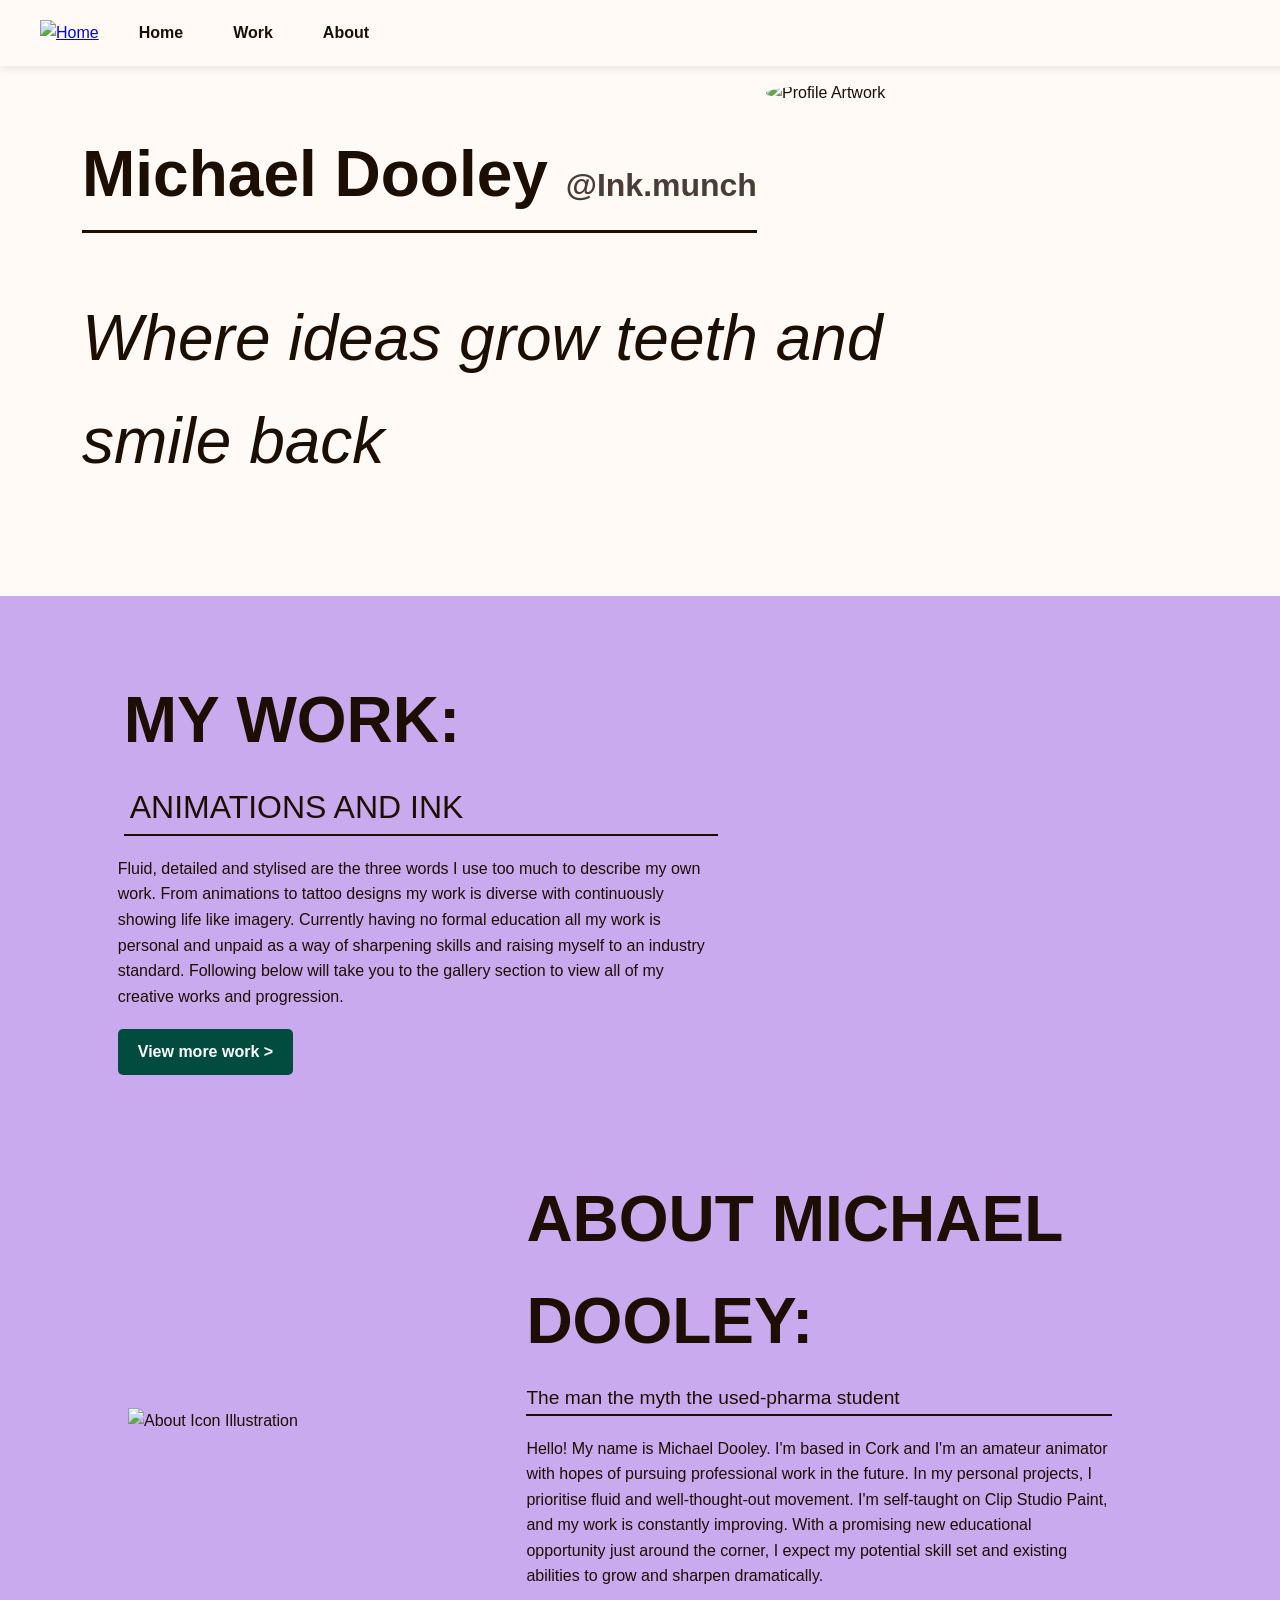
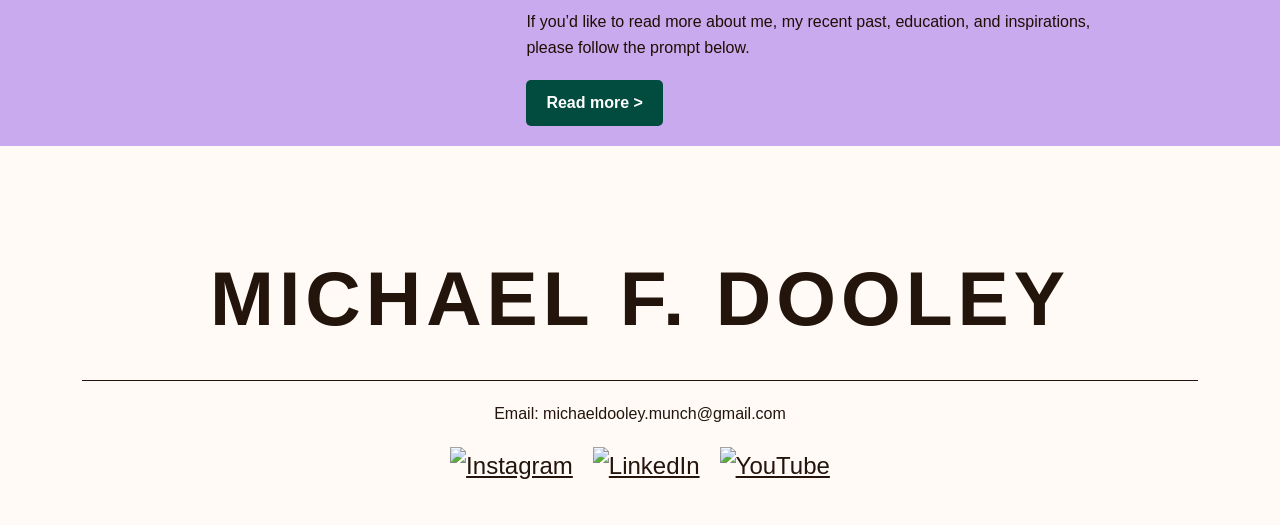
==== index.html @ 8f7d2e90 "Update index.html" ====
<!DOCTYPE html>
<html lang="en">
<head>
    <meta charset="UTF-8" />
    <meta name="viewport" content="width=device-width, initial-scale=1.0" />
    <title>Michael Dooley | Ink.munch</title>
    <link rel="stylesheet" href="style.css" />
</head>
<body>
    <!-- Navigation -->
    <nav>
  <a href="index.html" class="nav-home-link" aria-label="Home">
    <img src="images/flame-icon-small.png" alt="Home" class="nav-flame-icon">
  </a>
  <div class="nav-links">
    <a href="index.html">Home</a>
    <a href="work.html">Work</a>
    <a href="about.html">About</a>
  </div>
</nav>
  
  <!-- Header -->
  <header class="header">
    <h1>Michael Dooley <span>@Ink.munch</span></h1>
    <p class="tagline">Where ideas grow teeth and smile back</p>
    <img src="images/pfp.png" alt="Profile Artwork" class="hero-img" />
  </header>

  <!-- My Work Section -->
  <section class="work">
    <div class="content">
      <h2>MY WORK:<br><span>ANIMATIONS AND INK</span></h2>
      <p>
        Fluid, detailed and stylised are the three words I use too much to describe my own work.
        From animations to tattoo designs my work is diverse with continuously showing life like imagery.
        Currently having no formal education all my work is personal and unpaid as a way of sharpening skills
        and raising myself to an industry standard. Following below will take you to the gallery section to
        view all of my creative works and progression.
      </p>
      <a href="work.html" class="button">View more work ></a>
    </div>
    <div class="art">
      <iframe src="https://www.youtube.com/embed/Wt2ht2nEDac" title="YouTube video player" frameborder="0" allow="accelerometer; autoplay; clipboard-write; encrypted-media; gyroscope; picture-in-picture; web-share" referrerpolicy="strict-origin-when-cross-origin" allowfullscreen></iframe>
    </div>
  </section>

  <!-- About Section -->
  <section class="about">
    <div class="content">
      <h2>ABOUT MICHAEL DOOLEY:<br><span>The man the myth the used-pharma student</span></h2>
      <p>
        Hello! My name is Michael Dooley. I'm based in Cork and I'm an amateur animator with hopes of pursuing
        professional work in the future. In my personal projects, I prioritise fluid and well-thought-out movement.
        I'm self-taught on Clip Studio Paint, and my work is constantly improving. With a promising new educational
        opportunity just around the corner, I expect my potential skill set and existing abilities to grow and
        sharpen dramatically.
      </p>
      <p>
        If you’d like to read more about me, my recent past, education, and inspirations, please follow the prompt below.
      </p>
      <a href="about.html" class="button">Read more ></a>
    </div>
    <div class="about-icon">
      <img src="images/owl-art.png" alt="About Icon Illustration" class="about-icon" />
  </section>

  <footer class="footer">
    <h1 class="footer-name">MICHAEL F. DOOLEY</h1>
    <hr class="footer-line">
    <p class="footer-email">Email: <a href="mailto:michaeldooley.munch@gmail.com">michaeldooley.munch@gmail.com</a></p>
    
    <div class="footer-icons">
    <a href="https://www.instagram.com/ink.munch/" target="_blank" class="icon">
        <img src="images/instagram icon.png" alt="Instagram" style="width: 24px; height: 24px;">
    </a>
    <a href="https://www.linkedin.com/in/michael-dooley-4241bb270/" target="_blank" class="icon">
        <img src="images/linkedin icon.png" alt="LinkedIn" style="width: 24px; height: 24px;">
    </a>
    <a href="https://www.youtube.com/@Ink_Munch" target="_blank" class="icon">
        <img src="images/youtube icon.png" alt="YouTube" style="width: 24px; height: 24px;">
    </a>
</div>
  </footer>
  
</body>
</html>
---- style.css ----
/* Global Styles */
html, body {
  height: 100%;
  margin: 0;
}

body {
  margin: 0;
  font-family: "Century Gothic", "Arial", sans-serif;
  background-color: #fffaf5; /* off-white */
  color: #1d0e03;
  line-height: 1.6;
  display: flex;
  flex-direction: column;
}

/* Header */
nav {
    display: flex;
    align-items: center;
    padding: 20px;
    position: fixed;
    top: 0;
    left: 0;
    width: 100%;
    z-index: 1000;
    background-color: rgba(255, 250, 245, 0.9);  /* Semi-transparent off-white */
    backdrop-filter: blur(5px);                   /* Adds blur effect */
    box-shadow: 0 2px 10px rgba(0, 0, 0, 0.1);   /* Subtle shadow */
}

.nav-flame-icon {
    width: 30px;
    height: auto;
    margin-right: 20px;
    margin-left: 20px;
}

.nav-links {
    display: flex;
    gap: 50px;  /* Increased from 20px */
    margin-left: 20px;
}

.nav-links a {
    display: inline-block;
    color: #1d0e03;
    text-decoration: none;
    font-weight: bold;
}

.nav-links a:hover {
    opacity: 0.8;
}

.header {
  text-align: left;
  padding: 80px 20px 40px;
  background-color: #fffaf5;
}

.header h1 {
  font-size: 4rem;         /* Slightly bigger */
  font-weight: bold;
  border-bottom: 3px solid #1d0e03;
  display: inline-block;
  padding-bottom: 5px;
  margin-left: 5%;
  margin-bottom: 4px;     /* Increased spacing */
}

.header span {
  font-size: 2rem;       /* Slightly larger than original */
  opacity: 0.8;
}

.tagline {
  font-style: italic;
  font-size: 4rem;
  margin-top: 50px;
  margin-left: 5%;
  margin-right: 30%;
}

.hero-img {
  position: absolute;
  top: 80px;
  right: 5%;
  width: 450px;        /* Reduced from 500px */
  height: auto;       /* Added to maintain square aspect */
  max-width: 90%;
  border-radius: 50%;  /* Changed to 50% for circular image */
  object-fit: cover;   /* Added to ensure image fills circle properly */
  z-index: 0;
}

/* Work & About Sections */

.work{
   background-color: #c9aaee; /* light purple */
  padding: 20px 10%; /* Reduced from 80px to 60px */
  display: flex;
  flex-wrap: wrap;
  justify-content: center;
  gap: 40px;
}

.about  {
  background-color: #c9aaee; /* light purple */
  padding: 20px 10%;
  display: flex;               /* use flexbox for stable layout */
  flex-wrap: nowrap;
  align-items: flex-start;     /* align top edges */
  justify-content: space-between;
  gap: 40px;
}

.work .content {
  max-width: 600px;
  margin-left: -1%;
  margin-right: auto;
}

.about .content {
  order: 1;
  flex: 1 1 55%;
  max-width: 600px;
  margin: 0;
  padding-right: 40px; /* spacing between icon and text */
  padding-left: 0;
  text-align: left;
}

.work h2{
  font-size: 4rem;
  font-weight: bold;
  border-bottom: 2px solid #1d0e03;
  padding-bottom: 1px;
  margin-bottom: 20px;
  margin-left: 1%;
}

.about h2 {
  font-size: 4rem;
  font-weight: bold;
  border-bottom: 2px solid #1d0e03;
  margin-bottom: 20px;
}

.work h2 span
{
  font-weight: normal;
  display: block;
  font-size: 2rem;
  margin-top: 10px;
  margin-left: 1%;
  align-self: left;
}

.about h2 span {
  margin-left: 0;
  font-size: 1.2rem;
  display: block;
  font-weight: normal;
  margin-top: 10px;
}

.work p {
  margin-left: 0;
  font-size: 1rem;
  margin-bottom: 20px;
}

.about p {
  font-size: 1rem;
  margin-bottom: 20px;
  margin-left: 0; /* removed previous 20% so paragraph aligns with the title */
  text-align: left;
}

.art img{
  top: 100%;
  right: 10%;
  width: 450px;        /* Reduced from 500px */
  height: auto;       /* Added to maintain square aspect */
  max-width: 90%;
  object-fit: cover;   /* Added to ensure image fills circle properly */
  z-index: 1;
}

/* ===================== WORK PAGE ===================== */
.work-page {
    background-color: #c9aaee; /* light purple */
    padding: 80px 10% 100px;
    text-align: center;
    flex: 1;
}

.work-item,
.work-item img {
    max-width: 250px;
    height: auto;
    border: 0;                     /* remove solid box border */
    background: transparent;
    margin-bottom: 15px;
    display: block;
    transition: transform 0.3s ease, filter 0.25s ease;
}

.work-item:focus,
.work-item img:focus {
    outline: none;
    box-shadow: none;
}

/* Optional: ensure images don't create inline whitespace */
.work-item img {
    display: block;
}

.work-page h1 {
    font-size: 4rem;
    font-weight: bold;
    margin-bottom: 50px;
}

.work-grid {
    display: grid;
    grid-template-columns: 1fr 1fr 1fr;
    justify-items: center;
    gap: 50px;
    padding: 0 20px;
}

.work-item {
    display: flex;
    flex-direction: column;
    align-items: center;
    text-decoration: none;
    color: #1d0e03;
    transition: transform 0.3s ease;
}

.work-item img {
    max-width: 250px;
    height: auto;
    border-radius: 15px;
    margin-bottom: 15px;
    transition: transform 0.3s ease, box-shadow 0.3s ease;
}

/* Independent icon sizing */
.icon-tattoo {
    max-width: 240px !important;
}

.icon-animation {
    max-width: 300px !important;
}

.icon-illustration {
    max-width: 400px !important;
}

.work-item:hover img {
    transform: scale(1.05);
    box-shadow: none; /* don't use box-shadow (rectangular) */
    filter:
      drop-shadow(0 0 2px #ffffff)
      drop-shadow(0 0 4px #ffffff)
      drop-shadow(0 0 6px rgba(255, 255, 255, 0.6));
}

.work-item h3 {
    font-size: 1.5rem;
    margin: 0;
}

.about-icon {
  order: 0;
  flex: 0 0 35%;
  max-width: 400px;
  width: 35%;
  margin: 0 auto;
  align-self: center;
}

/* ensure the image fills its column and is well behaved */
.about-icon img {
  width: 225%;
  height: auto;
  display: block;
  object-fit: cover;
}

.button {
  display: inline-block;
  background-color: #014b3f;
  color: #fff;
  padding: 10px 20px;
  border-radius: 5px;
  text-decoration: none;
  font-weight: bold;
  transition: background-color 0.3s;
  position: relative;
  z-index: 2;
}

.button:hover {
  background-color: #c9aaee;
  color: #014b3f;
  border: 2px solid #014b3f;
}

/* Footer styling */
.footer {
  text-align: center;
  padding: 40px 20px;
  color: #23140c;
  background-color: #fffaf5;
  width: 100%;
  box-sizing: border-box;
  margin-left: 0;
  margin-right: 0;
}

.footer-name {
  font-size: 6vw;
  font-weight: 600;
  letter-spacing: 5px;
  margin-bottom: 10px;
}

.footer-line {
  border: 0;
  border-top: 1px solid #23140c;
  margin: 20px auto;
  width: 90%;
}

.footer-email {
  font-size: 1rem;
  margin-bottom: 20px;
}

.footer-email a {
  color: #23140c;
  text-decoration: none;
}

.footer-email a:hover {
  text-decoration: underline;
}

/* Icon links */
.footer-icons {
  display: flex;
  justify-content: center;
  gap: 20px;
}

.icon {
  font-size: 1.5rem;
  color: #23140c;
  transition: transform 0.3s ease, color 0.3s ease;
}

.icon:hover {
  color: #ffffff;
  transform: scale(1.2);
}


/* Mobile Responsiveness */
@media screen and (max-width: 768px) {
  /* Header adjustments */
  .header h1 {
    font-size: 2.5rem;
    margin-left: 5%;
  }

  .header span {
    font-size: 1.5rem;
  }

  .tagline {
    font-size: 2rem;
    margin-left: 5%;
    margin-right: 5%;
  }

  .hero-img {
    position: relative;
    top: 20px;
    right: auto;
    width: 200px;
    margin: 20px auto;
    display: block;
  }

  /* Navigation */
  .nav-links {
    gap: 20px;
  }

  /* Work & About Sections */
  .work h2, .about h2 {
    font-size: 2.5rem;
  }

  .work .content, .about .content {
    margin-left: 0;
    padding-right: 0;
  }

  .about {
    flex-direction: column;
  }

  .about .content {
    order: 0;
  }

  .about-icon {
    order: 1;
    width: 100%;
    max-width: 300px;
    margin: 0 auto;
    margin-top: -40px;
  }

  /* owl */
  .art img {
    margin-left: auto;
    margin-right: auto;
    display: block;
  }

  /* Work page grid */
  .work-grid {
    grid-template-columns: 1fr;
    gap: 30px;
  }

  /* Footer */
  .footer-name {
    font-size: 8vw;
    letter-spacing: 2px;
  }

  .footer-icons {
    gap: 30px;
  }

  .icon img {
    width: 30px;
    height: 30px;
  }
}

/* Extra small devices */
@media screen and (max-width: 480px) {
  .header h1 {
    font-size: 2rem;
  }

  .tagline {
    font-size: 1.5rem;
  }

  .nav-links {
    gap: 15px;
    font-size: 0.9rem;
  }
}


/* Work Gallery Page */

.work-gallery {
    padding: 120px 5% 60px;
    max-width: 1200px;
    margin: 0 auto;
    background-color: #c9aaee; /* Added purple background */
}

body {
    margin: 0;
    font-family: "Century Gothic", "Arial", sans-serif;
    background-color: #c9aaee; /* Changed to match work background */
    color: #1d0e03;
    line-height: 1.6;
}

nav {
    background-color: rgba(255, 250, 245, 0.9);  /* Keeping nav off-white */
    /* ...existing nav properties... */
}

.footer {
    background-color: #fffaf5;  /* Keeping footer off-white */
    /* ...existing footer properties... */
}
.work-gallery h1 {
    font-size: 2.5rem;
    margin-bottom: 40px;
    text-align: center;
}

.gallery-grid {
    display: grid;
    grid-template-columns: repeat(5, 1fr);
    gap: 30px;
    padding: 20px;
}

.gallery-item {
    background: #fff;
    border-radius: 10px;
    overflow: hidden;
    box-shadow: 0 2px 10px rgba(0,0,0,0.1);
    transition: transform 0.3s ease;
}

.gallery-item:hover {
    transform: translateY(-5px);
}

.gallery-item img {
    width: 100%;
    height: 200px;
    object-fit: cover;
}

.item-description {
    padding: 15px;
}

.item-description h3 {
    margin: 0 0 10px;
    color: #1d0e03;
}

.item-description p {
    margin: 0;
    font-size: 0.9rem;
    color: #666;
}

/* Mobile Responsiveness */
@media screen and (max-width: 768px) {
    .gallery-grid {
        grid-template-columns: repeat(auto-fill, minmax(250px, 1fr));
        gap: 20px;
    }

    /* Work page gallery responsiveness */
    .work-page {
        padding: 80px 5% 60px;
    }

    .work-page h1 {
        font-size: 2.5rem;
        margin-bottom: 30px;
    }

    .gallery-grid {
        grid-template-columns: repeat(3, 1fr);
        gap: 20px;
        padding: 0 10px;
    }

    .gallery-item img {
        height: 150px;
    }

    /* Icon sizing adjustments for mobile */
    .icon-tattoo {
        max-width: 150px !important;
    }

    .icon-animation {
        max-width: 200px !important;
    }

    .icon-illustration {
        max-width: 250px !important;
    }

    /* Work grid adjustments */
    .work-grid {
        grid-template-columns: 1fr 1fr;
        gap: 30px;
    }

    /* Modal responsiveness */
    .modal-image {
        max-width: 95%;
        max-height: 85vh;
    }

    .modal-close {
        top: 15px;
        right: 20px;
        font-size: 30px;
    }

    /* About page top section */
    .about-top {
        padding: 60px 5% 20px;
    }

    /* Professional section adjustments */
    .professional-section {
        padding: 40px 5%;
    }

    .professional-section h2 {
        font-size: 1.5rem;
        margin-bottom: 30px;
    }

    /* Education and profile styling */
    .education h3 {
        font-size: 1.1rem;
    }

    .education p {
        font-size: 0.9rem;
    }

    .profile-img {
        width: 200px;
    }
}

/* Extra small devices - new content */
@media screen and (max-width: 480px) {
    .work-page {
        padding: 80px 5% 40px;
    }

    .work-page h1 {
        font-size: 1.8rem;
        margin-bottom: 20px;
    }

    .gallery-grid {
        grid-template-columns: repeat(2, 1fr);
        gap: 15px;
        padding: 0 5px;
    }

    .gallery-item img {
        height: 120px;
    }

    .item-description {
        padding: 10px;
    }

    .item-description h3 {
        font-size: 0.9rem;
    }

    .item-description p {
        font-size: 0.8rem;
    }

    /* Icon sizing for extra small screens */
    .icon-tattoo {
        max-width: 100px !important;
    }

    .icon-animation {
        max-width: 130px !important;
    }

    .icon-illustration {
        max-width: 180px !important;
    }

    /* Work grid single column */
    .work-grid {
        grid-template-columns: 1fr;
        gap: 20px;
    }

    .work-item h3 {
        font-size: 1.2rem;
    }

    /* Modal for small screens */
    .modal-image {
        max-width: 100%;
        max-height: 80vh;
    }

    .modal-close {
        top: 10px;
        right: 15px;
        font-size: 25px;
    }

    /* About section adjustments */
    .about-section {
        padding: 40px 5%;
    }

    .about-section h1 {
        font-size: 2rem;
    }

    .about-section h2 {
        font-size: 1.1rem;
        margin-bottom: 20px;
    }

    .about-section p {
        max-width: 100%;
        font-size: 0.95rem;
    }

    /* Professional section */
    .professional-section {
        padding: 30px 5%;
    }

    .professional-section h2 {
        font-size: 1.3rem;
        margin-bottom: 20px;
    }

    .bottom-container {
        gap: 20px;
    }

    .education h3 {
        font-size: 1rem;
    }

    .education p {
        font-size: 0.85rem;
        margin-bottom: 10px;
    }

    .profile-img {
        width: 150px;
    }

    .contact {
        padding: 15px;
    }

    .contact p {
        margin: 5px 0;
        font-size: 0.85rem;
    }

    /* Gallery item description */
    .item-description {
        padding: 8px;
    }

    .work-item-grid-mobile {
        max-width: 150px;
    }
}

/* about page */

.about-top {
  position: relative;
  background-image: url('images/banner.png');
  background-size: cover;
  background-position: center top;
  background-repeat: no-repeat;
  padding: 80px 10% 30px; /* adjust vertical space shown behind headings */
  text-align: center;
  color: #1d0e03;
  overflow: hidden;
}

/* --- About Section --- */
.about-section {
    background-color: #fffaf5;
    text-align: center;
    padding: 80px 15%;
}

.about-section h1 {
    font-size: 2.8rem;
    margin-bottom: 5px;
    font-weight: 700;
     -webkit-text-stroke: 1px #fffaf5;  /* outline width and color */
}

.about-section h2 {
    font-size: 1.5rem;
    margin-bottom: 40px;
    font-weight: 1000;
    -webkit-text-stroke: 1px #fffaf5;  /* outline width and color */
}

.about-section p {
    max-width: 850px;
    margin: 10px auto;
    font-size: 1rem;
    text-align: center;
}

/* --- Professional Section --- */
.professional-section {
    background-color: #cfa9e6;
    padding: 60px 10%;
}

.professional-section h2 {
    font-size: 2rem;
    font-weight: 600;
    text-align: left;
    margin-bottom: 40px;
}

/* Container for two-column layout */
.bottom-container {
    display: flex;
    justify-content: space-between;
    align-items: flex-start;
    flex-wrap: wrap;
    gap: 40px;
}

/* Left column (Education) */
.education {
    flex: 1.3;
    min-width: 300px;
}

.education h3 {
    font-size: 1.3rem;
    font-weight: 600;
    margin-bottom: 20px;
}

.education p {
    font-size: 0.95rem;
    margin-bottom: 15px;
}

/* Right column (Profile & Contact) */
.profile {
    flex: 1;
    text-align: center;
}

.profile-img {
    width: 260px;
    height: auto;
    border-radius: 12px;
    margin-bottom: 20px;
    box-shadow: 0 4px 10px rgba(0,0,0,0.15);
}

.contact {
    background-color: rgba(255, 255, 255, 0.2);
    padding: 20px;
    border-radius: 10px;
    text-align: left;
}

.contact p {
    margin: 8px 0;
    font-size: 0.95rem;
}

.linkedin-icon {
    width: 20px;
    height: 20px;
    vertical-align: middle;
}

/* --- Responsive --- */
@media (max-width: 800px) {
    .bottom-container {
        flex-direction: column;
        align-items: center;
    }

    .education, .profile {
        width: 100%;
        text-align: left;
    }

    .profile {
        text-align: center;
    }

    .about-section {
        padding: 60px 10%;
    }
}

/* Image Modal Styles */
.modal {
    display: none;
    position: fixed;
    top: 0;
    left: 0;
    width: 100%;
    height: 100%;
    background-color: rgba(0, 0, 0, 0.8);
    z-index: 2000;
    align-items: center;
    justify-content: center;
}

.modal.show {
    display: flex;
}

.modal-image {
    max-width: 90%;
    max-height: 90vh;
    object-fit: contain;
    border-radius: 10px;
}

.modal-caption {
    margin-top: 15px;
    color: #fff;
    font-size: 1rem;
    text-align: center;
    max-width: 80%;
    word-wrap: break-word;
}

.modal-close {
    position: absolute;
    top: 20px;
    right: 30px;
    font-size: 40px;
    font-weight: bold;
    color: white;
    cursor: pointer;
    z-index: 2001;
    transition: color 0.3s ease;
}

.modal-close:hover {
    color: #c9aaee;
}

/* Make gallery images clickable */
.clickable-image {
    cursor: pointer;
}

.clickable-image:hover {
    opacity: 0.8;
}
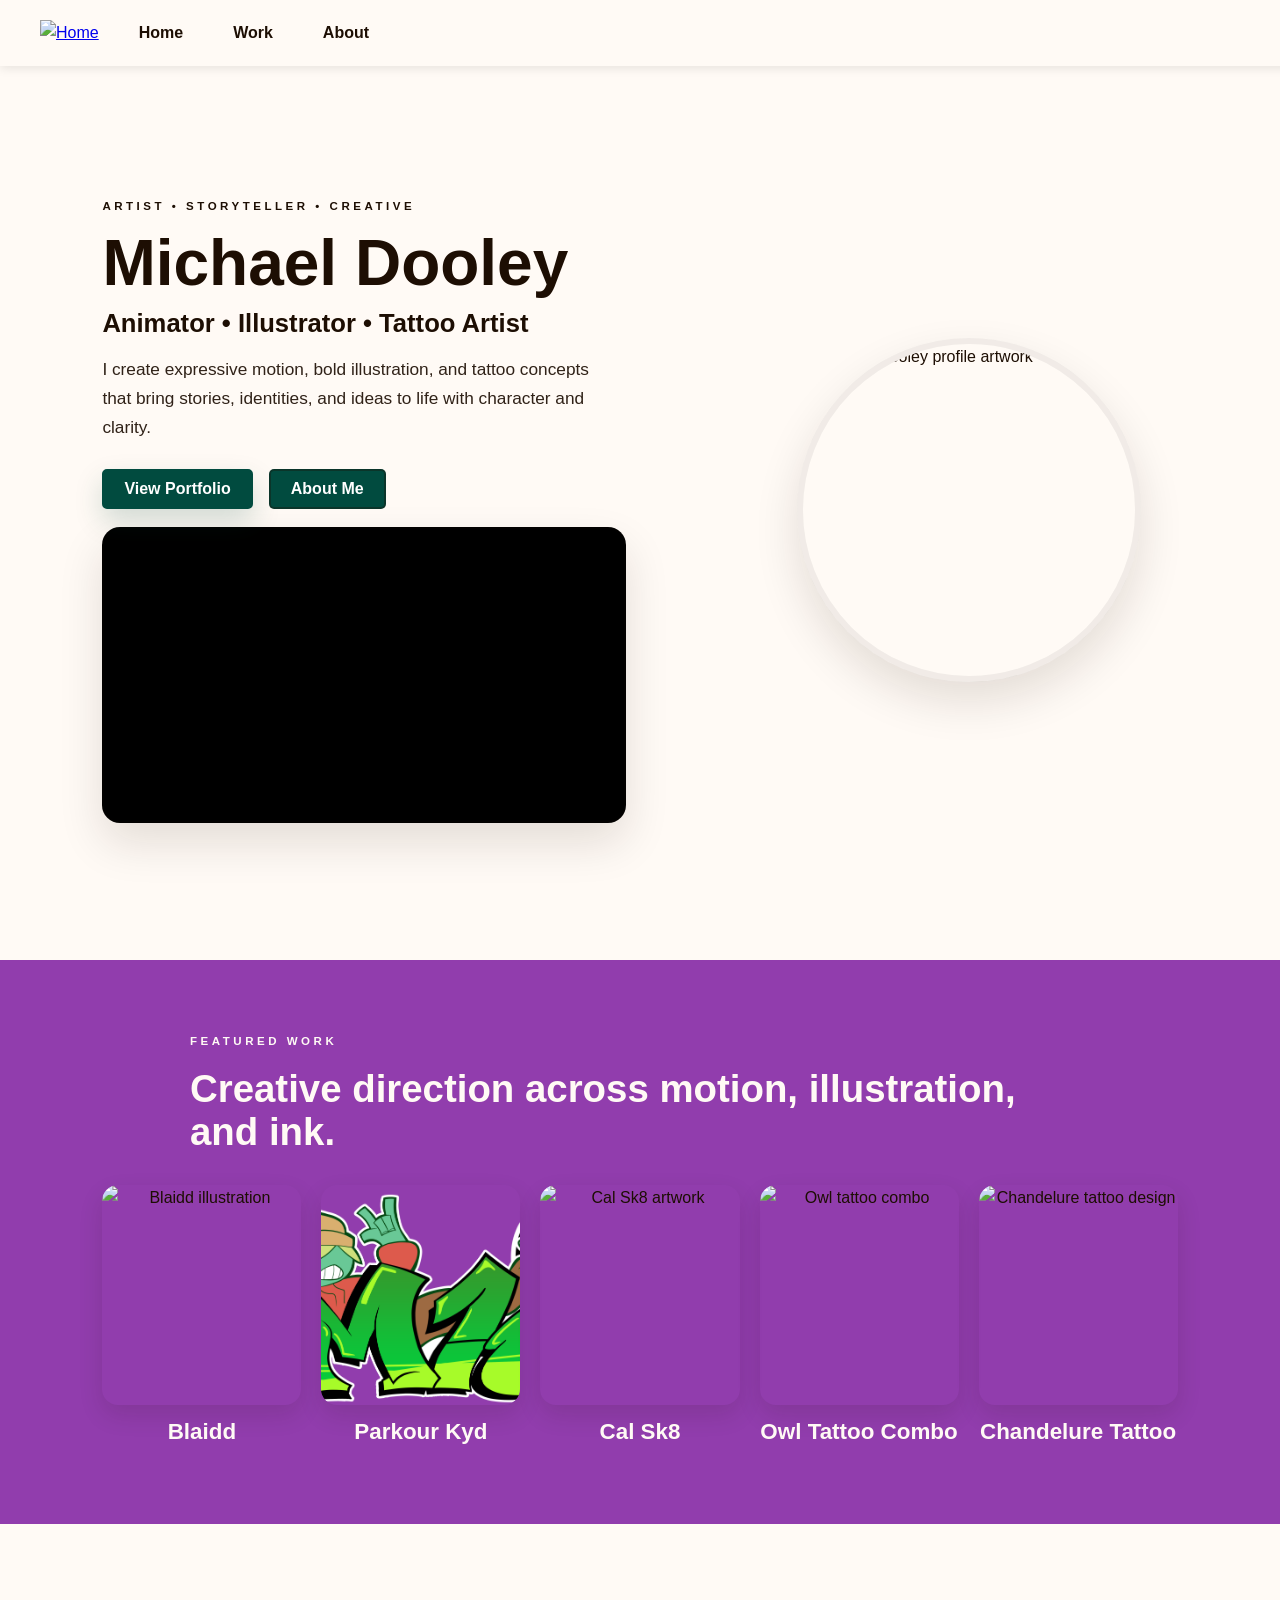
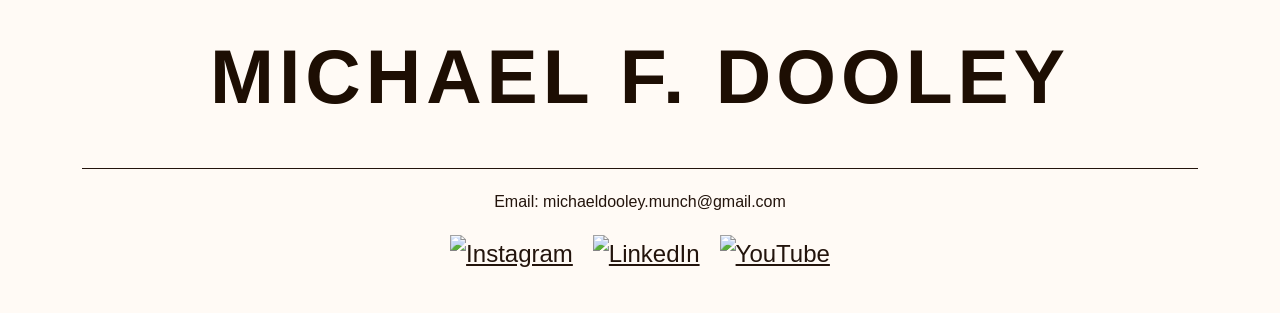
==== commit 182786b2: "Update index.html" ====
--- a/index.html
+++ b/index.html
@@ -6,7 +6,7 @@
     <title>Michael Dooley | Ink.munch</title>
     <link rel="stylesheet" href="style.css" />
 </head>
-<body>
+<body class="home-page">
     <!-- Navigation -->
     <nav>
   <a href="index.html" class="nav-home-link" aria-label="Home">
@@ -19,53 +19,98 @@
   </div>
 </nav>
   
-  <!-- Header -->
-  <header class="header">
-    <h1>Michael Dooley <span>@Ink.munch</span></h1>
-    <p class="tagline">Where ideas grow teeth and smile back</p>
-    <img src="images/pfp.png" alt="Profile Artwork" class="hero-img" />
+  <div class="home-shell">
+    <header class="header hero">
+    <div class="hero-copy">
+      <p class="eyebrow">Artist • Storyteller • Creative</p>
+      <h1>Michael Dooley</h1>
+      <p class="subtitle">Animator • Illustrator • Tattoo Artist</p>
+      <p class="intro">
+        I create expressive motion, bold illustration, and tattoo concepts that bring stories,
+        identities, and ideas to life with character and clarity.
+      </p>
+      <div class="hero-actions">
+        <a href="work.html" class="button button-primary">View Portfolio</a>
+        <a href="about.html" class="button button-secondary">About Me</a>
+      </div>
+      <div class="showreel-wrap">
+        <iframe
+          src="https://www.youtube.com/embed/Wt2ht2nEDac?si=df4A_5S4PlDvKpQ7"
+          title="Michael Dooley showreel"
+          loading="lazy"
+          allow="accelerometer; autoplay; clipboard-write; encrypted-media; gyroscope; picture-in-picture; web-share"
+          referrerpolicy="strict-origin-when-cross-origin"
+          allowfullscreen>
+        </iframe>
+      </div>
+    </div>
+
+    <div class="hero-visual">
+      <img src="images/pfp.png" alt="Michael Dooley profile artwork" class="hero-img" />
+    </div>
   </header>
 
-  <!-- My Work Section -->
-  <section class="work">
-    <div class="content">
-      <h2>MY WORK:<br><span>ANIMATIONS AND INK</span></h2>
-      <p>
-        Fluid, detailed and stylised are the three words I use too much to describe my own work.
-        From animations to tattoo designs my work is diverse with continuously showing life like imagery.
-        Currently having no formal education all my work is personal and unpaid as a way of sharpening skills
-        and raising myself to an industry standard. Following below will take you to the gallery section to
-        view all of my creative works and progression.
-      </p>
-      <a href="work.html" class="button">View more work ></a>
-    </div>
-    <div class="art">
-      <iframe src="https://www.youtube.com/embed/Wt2ht2nEDac" title="YouTube video player" frameborder="0" allow="accelerometer; autoplay; clipboard-write; encrypted-media; gyroscope; picture-in-picture; web-share" referrerpolicy="strict-origin-when-cross-origin" allowfullscreen></iframe>
-    </div>
-  </section>
+  <main class="site-main">
+    <section class="featured-work" aria-labelledby="featured-work-title">
+      <div class="section-heading">
+        <p class="kicker">Featured work</p>
+        <h2 id="featured-work-title">Creative direction across motion, illustration, and ink.</h2>
+      </div>
 
-  <!-- About Section -->
-  <section class="about">
-    <div class="content">
-      <h2>ABOUT MICHAEL DOOLEY:<br><span>The man the myth the used-pharma student</span></h2>
-      <p>
-        Hello! My name is Michael Dooley. I'm based in Cork and I'm an amateur animator with hopes of pursuing
-        professional work in the future. In my personal projects, I prioritise fluid and well-thought-out movement.
-        I'm self-taught on Clip Studio Paint, and my work is constantly improving. With a promising new educational
-        opportunity just around the corner, I expect my potential skill set and existing abilities to grow and
-        sharpen dramatically.
-      </p>
-      <p>
-        If you’d like to read more about me, my recent past, education, and inspirations, please follow the prompt below.
-      </p>
-      <a href="about.html" class="button">Read more ></a>
-    </div>
-    <div class="about-icon">
-      <img src="images/owl-art.png" alt="About Icon Illustration" class="about-icon" />
-  </section>
+      <div class="feature-grid">
+        <article class="feature-card">
+          <button type="button" class="feature-link feature-preview-trigger" data-full="images/Blaidd%202.png" data-title="Blaidd">
+            <img src="images/Blaidd%202.png" alt="Blaidd illustration" />
+            <div class="feature-copy">
+              <h3>Blaidd</h3>
+            </div>
+          </button>
+        </article>
+
+        <article class="feature-card">
+          <button type="button" class="feature-link feature-preview-trigger" data-full="images/Parkour_Kyd.png" data-title="Parkour Kyd">
+            <img src="images/Parkour_Kyd.png" alt="Parkour Kyd artwork" />
+            <div class="feature-copy">
+              <h3>Parkour Kyd</h3>
+            </div>
+          </button>
+        </article>
+
+        <article class="feature-card">
+          <button type="button" class="feature-link feature-preview-trigger" data-full="images/Cal%20Sk8%201.png" data-title="Cal Sk8">
+            <img src="images/Cal%20Sk8%201.png" alt="Cal Sk8 artwork" />
+            <div class="feature-copy">
+              <h3>Cal Sk8</h3>
+            </div>
+          </button>
+        </article>
+
+        <article class="feature-card">
+          <button type="button" class="feature-link feature-preview-trigger" data-full="images/Owl%20tattoo%20combo.png" data-title="Owl Tattoo Combo">
+            <img src="images/Owl%20tattoo%20combo.png" alt="Owl tattoo combo" />
+            <div class="feature-copy">
+              <h3>Owl Tattoo Combo</h3>
+            </div>
+          </button>
+        </article>
+
+        <article class="feature-card">
+          <button type="button" class="feature-link feature-preview-trigger" data-full="images/chandelure%20tattoo.png" data-title="Chandelure Tattoo">
+            <img src="images/chandelure%20tattoo.png" alt="Chandelure tattoo design" />
+            <div class="feature-copy">
+              <h3>Chandelure Tattoo</h3>
+            </div>
+          </button>
+        </article>
+      </div>
+    </section>
+
+  </main>
 
   <footer class="footer">
-    <h1 class="footer-name">MICHAEL F. DOOLEY</h1>
+    <a href="https://drive.google.com/file/d/1_02noCAkxzicU-jmWHpQbnrkZweUB2yd/view?usp=sharing" target="_blank" class="footer-name-link">
+      <h1 class="footer-name">MICHAEL F. DOOLEY</h1>
+    </a>
     <hr class="footer-line">
     <p class="footer-email">Email: <a href="mailto:michaeldooley.munch@gmail.com">michaeldooley.munch@gmail.com</a></p>
     
@@ -81,6 +126,48 @@
     </a>
 </div>
   </footer>
+  </div>
+
+  <div id="previewModal" class="modal">
+    <span class="modal-close">&times;</span>
+    <div class="modal-content">
+      <img class="modal-image" id="previewModalImage" src="" alt="" />
+      <p id="previewModalTitle" class="modal-caption"></p>
+    </div>
+  </div>
+
+  <script>
+    const previewButtons = document.querySelectorAll('.feature-preview-trigger');
+    const previewModal = document.getElementById('previewModal');
+    const previewModalImage = document.getElementById('previewModalImage');
+    const previewModalTitle = document.getElementById('previewModalTitle');
+    const previewCloseBtn = previewModal.querySelector('.modal-close');
+
+    previewButtons.forEach(button => {
+      button.addEventListener('click', () => {
+        previewModalImage.src = button.dataset.full;
+        previewModalImage.alt = button.dataset.title;
+        previewModalTitle.textContent = button.dataset.title;
+        previewModal.classList.add('show');
+      });
+    });
+
+    const closePreviewModal = () => previewModal.classList.remove('show');
+
+    previewCloseBtn.addEventListener('click', closePreviewModal);
+
+    previewModal.addEventListener('click', (event) => {
+      if (event.target === previewModal) {
+        closePreviewModal();
+      }
+    });
+
+    document.addEventListener('keydown', (event) => {
+      if (event.key === 'Escape') {
+        closePreviewModal();
+      }
+    });
+  </script>
   
 </body>
 </html>
--- a/style.css
+++ b/style.css
@@ -12,6 +12,17 @@
   line-height: 1.6;
   display: flex;
   flex-direction: column;
+}
+
+body.home-page {
+  background-color: #913DAD;
+}
+
+.home-shell {
+  max-width: 1400px;
+  margin: 0 auto;
+  background-color: #fffaf5;
+  box-shadow: none;
 }
 
 /* Header */
@@ -57,140 +68,308 @@
   text-align: left;
   padding: 80px 20px 40px;
   background-color: #fffaf5;
+  color: #1d0e03;
+}
+
+.header.hero {
+  max-width: 100%;
+  margin: 0;
+  padding: 120px 8% 60px;
+  display: grid;
+  grid-template-columns: minmax(0, 1.2fr) minmax(260px, 0.8fr);
+  align-items: center;
+  gap: 32px;
+  min-height: calc(100vh - 120px);
+  background-color: #fffaf5;
+}
+
+.hero-copy {
+  max-width: 640px;
+}
+
+.eyebrow,
+.kicker {
+  margin: 0 0 18px;
+  font-size: 0.72rem;
+  letter-spacing: 0.22rem;
+  text-transform: uppercase;
+  font-weight: 700;
+  color: #1d0e03;
 }
 
 .header h1 {
-  font-size: 4rem;         /* Slightly bigger */
-  font-weight: bold;
-  border-bottom: 3px solid #1d0e03;
+  font-size: clamp(2.8rem, 5vw, 5rem);
+  font-weight: 800;
+  line-height: 0.95;
+  margin: 0;
+  display: block;
+  color: #1d0e03;
+}
+
+.subtitle {
+  margin: 14px 0 16px;
+  font-size: clamp(1.15rem, 2vw, 1.65rem);
+  font-weight: 700;
+  line-height: 1.2;
+  color: #1d0e03;
+}
+
+.intro {
+  max-width: 32rem;
+  font-size: 1.08rem;
+  margin: 0 0 26px;
+  line-height: 1.7;
+  color: #302218;
+}
+
+.hero-actions {
+  display: flex;
+  flex-wrap: wrap;
+  gap: 16px;
+  margin-bottom: 18px;
+}
+
+.button {
   display: inline-block;
-  padding-bottom: 5px;
-  margin-left: 5%;
-  margin-bottom: 4px;     /* Increased spacing */
-}
-
-.header span {
-  font-size: 2rem;       /* Slightly larger than original */
-  opacity: 0.8;
+  border-radius: 999px;
+  text-decoration: none;
+  font-weight: 700;
+  transition: transform 0.2s ease, box-shadow 0.2s ease, background-color 0.2s ease, color 0.2s ease;
+  padding: 0.9rem 1.6rem;
+  line-height: 1;
+}
+
+.button:hover {
+  transform: translateY(-2px);
+}
+
+.button-primary {
+  background-color: #014b3f;
+  color: #fff;
+  border: 2px solid #014b3f;
+  box-shadow: 0 12px 28px rgba(1, 75, 63, 0.18);
+}
+
+.button-primary:hover {
+  background-color: #013b30;
+  box-shadow: 0 16px 30px rgba(1, 75, 63, 0.25);
+}
+
+.button-secondary {
+  background-color: transparent;
+  color: #1d0e03;
+  border: 2px solid rgba(29, 14, 3, 0.35);
+}
+
+.button-secondary:hover {
+  background-color: rgba(201, 170, 238, 0.4);
+  border-color: rgba(29, 14, 3, 0.7);
 }
 
 .tagline {
   font-style: italic;
-  font-size: 4rem;
-  margin-top: 50px;
-  margin-left: 5%;
-  margin-right: 30%;
+  font-size: clamp(1.1rem, 2vw, 1.8rem);
+  margin: 18px 0 0;
+  color: rgba(29, 14, 3, 0.8);
+}
+
+.showreel-wrap {
+  margin-top: 18px;
+  width: min(100%, 520px);
+  border-radius: 18px;
+  overflow: hidden;
+  box-shadow: 0 20px 45px rgba(29, 14, 3, 0.12);
+  border: 2px solid rgba(29, 14, 3, 0.08);
+  background: #000;
+}
+
+.showreel-wrap iframe {
+  display: block;
+  width: 100%;
+  aspect-ratio: 16 / 9;
+  border: 0;
+}
+
+.hero-visual {
+  display: flex;
+  justify-content: center;
+  align-items: center;
 }
 
 .hero-img {
-  position: absolute;
-  top: 80px;
-  right: 5%;
-  width: 450px;        /* Reduced from 500px */
-  height: auto;       /* Added to maintain square aspect */
-  max-width: 90%;
-  border-radius: 50%;  /* Changed to 50% for circular image */
-  object-fit: cover;   /* Added to ensure image fills circle properly */
+  width: clamp(220px, 26vw, 360px);
+  aspect-ratio: 1;
+  object-fit: cover;
+  border-radius: 50%;
+  box-shadow: 0 20px 45px rgba(29, 14, 3, 0.12);
+  border: 6px solid rgba(29, 14, 3, 0.06);
   z-index: 0;
 }
 
-/* Work & About Sections */
-
-.work{
-   background-color: #c9aaee; /* light purple */
-  padding: 20px 10%; /* Reduced from 80px to 60px */
+.site-main {
+  display: block;
+}
+
+.featured-work,
+.about-preview {
+  padding: 72px 8%;
+}
+
+.featured-work {
+  background-color: #913DAD;
+}
+
+body.home-page .section-heading h2 {
+  color: #fffaf5;
+}
+
+body.home-page .kicker {
+  color: #fffaf5;
+}
+
+body.home-page .feature-copy h3 {
+  color: #fffaf5;
+}
+
+body.home-page .feature-copy p {
+  color: rgba(255, 250, 245, 0.9);
+}
+
+.section-heading {
+  max-width: 900px;
+  margin: 0 auto 32px;
+}
+
+.section-heading.narrow {
+  max-width: 760px;
+}
+
+.section-heading h2 {
+  font-size: clamp(2rem, 3vw, 3rem);
+  line-height: 1.1;
+  margin: 0;
+  color: #1d0e03;
+}
+
+.feature-grid {
+  max-width: 1280px;
+  margin: 0 auto;
+  display: grid;
+  grid-template-columns: repeat(5, minmax(0, 1fr));
+  gap: 20px;
+  align-items: start;
+}
+
+@media (max-width: 1100px) {
+  .feature-grid {
+    grid-template-columns: repeat(3, minmax(0, 1fr));
+  }
+}
+
+@media (max-width: 720px) {
+  .feature-grid {
+    grid-template-columns: 1fr;
+  }
+}
+
+.feature-card {
+  background: transparent;
+  border: none;
+  border-radius: 0;
+  box-shadow: none;
+  overflow: visible;
+  transition: transform 0.25s ease;
+}
+
+.feature-card:hover {
+  transform: translateY(-4px);
+  box-shadow: none;
+}
+
+.feature-link {
   display: flex;
-  flex-wrap: wrap;
+  flex-direction: column;
   justify-content: center;
-  gap: 40px;
-}
-
-.about  {
-  background-color: #c9aaee; /* light purple */
-  padding: 20px 10%;
-  display: flex;               /* use flexbox for stable layout */
-  flex-wrap: nowrap;
-  align-items: flex-start;     /* align top edges */
-  justify-content: space-between;
-  gap: 40px;
-}
-
-.work .content {
-  max-width: 600px;
-  margin-left: -1%;
-  margin-right: auto;
-}
-
-.about .content {
-  order: 1;
-  flex: 1 1 55%;
-  max-width: 600px;
+  align-items: center;
+  height: 100%;
+  width: 100%;
+  color: #1d0e03;
+  text-decoration: none;
+  gap: 14px;
+  background: transparent;
+  border: 0;
+  padding: 0;
+  cursor: pointer;
+  font: inherit;
+}
+
+.feature-card img {
+  width: 100%;
+  max-width: 320px;
+  height: 220px;
+  object-fit: cover;
+  margin: 0 auto;
+  display: block;
+  background: transparent;
+  filter: none;
+  border-radius: 16px;
+  box-shadow: 0 10px 24px rgba(29, 14, 3, 0.12);
+}
+
+.feature-copy {
+  padding: 0;
+  text-align: center;
+  width: 100%;
+}
+
+.feature-copy h3 {
+  margin: 0 0 6px;
+  font-size: 1.4rem;
+  line-height: 1.2;
+}
+
+.feature-copy p {
   margin: 0;
-  padding-right: 40px; /* spacing between icon and text */
-  padding-left: 0;
-  text-align: left;
-}
-
-.work h2{
-  font-size: 4rem;
-  font-weight: bold;
-  border-bottom: 2px solid #1d0e03;
-  padding-bottom: 1px;
-  margin-bottom: 20px;
-  margin-left: 1%;
-}
-
-.about h2 {
-  font-size: 4rem;
-  font-weight: bold;
-  border-bottom: 2px solid #1d0e03;
-  margin-bottom: 20px;
-}
-
-.work h2 span
-{
-  font-weight: normal;
-  display: block;
-  font-size: 2rem;
-  margin-top: 10px;
-  margin-left: 1%;
-  align-self: left;
-}
-
-.about h2 span {
-  margin-left: 0;
-  font-size: 1.2rem;
-  display: block;
-  font-weight: normal;
-  margin-top: 10px;
-}
-
-.work p {
-  margin-left: 0;
-  font-size: 1rem;
-  margin-bottom: 20px;
-}
-
-.about p {
-  font-size: 1rem;
-  margin-bottom: 20px;
-  margin-left: 0; /* removed previous 20% so paragraph aligns with the title */
-  text-align: left;
-}
-
-.art img{
-  top: 100%;
-  right: 10%;
-  width: 450px;        /* Reduced from 500px */
-  height: auto;       /* Added to maintain square aspect */
-  max-width: 90%;
-  object-fit: cover;   /* Added to ensure image fills circle properly */
-  z-index: 1;
+  line-height: 1.6;
+  font-size: 0.98rem;
+  color: rgba(29, 14, 3, 0.8);
+}
+
+.about-preview {
+  background-color: #fffaf5;
+}
+
+.about-preview p {
+  max-width: 820px;
+  margin: 0 auto;
+  font-size: 1.05rem;
+  line-height: 1.8;
+}
+
+
+.art {
+  position: relative;
+  flex: 1 1 400px;
+  min-width: 280px;
+  max-width: 560px;
+  display: flex;
+  justify-content: center;
+  align-items: center;
+  margin: 0 auto;
+}
+
+.art iframe {
+  width: 100%;
+  aspect-ratio: 16 / 9;
+  max-height: 360px;
+  border: none;
+  border-radius: 18px;
+  box-shadow: 0 8px 24px rgba(0, 0, 0, 0.12);
 }
 
 /* ===================== WORK PAGE ===================== */
 .work-page {
-    background-color: #c9aaee; /* light purple */
+    background-color: #913DAD; /* light purple */
     padding: 80px 10% 100px;
     text-align: center;
     flex: 1;
@@ -307,7 +486,7 @@
 }
 
 .button:hover {
-  background-color: #c9aaee;
+  background-color: #913DAD;
   color: #014b3f;
   border: 2px solid #014b3f;
 }
@@ -324,11 +503,24 @@
   margin-right: 0;
 }
 
+.footer-name-link {
+  display: inline-block;
+  text-decoration: none;
+  color: inherit;
+  transition: opacity 0.2s ease;
+}
+
+.footer-name-link:hover {
+  text-decoration: none;
+  opacity: 0.8;
+}
+
 .footer-name {
   font-size: 6vw;
   font-weight: 600;
   letter-spacing: 5px;
   margin-bottom: 10px;
+  color: #1d0e03;
 }
 
 .footer-line {
@@ -429,10 +621,9 @@
     margin-top: -40px;
   }
 
-  /* owl */
-  .art img {
-    margin-left: auto;
-    margin-right: auto;
+  .about-icon img {
+    width: 100%;
+    height: auto;
     display: block;
   }
 
@@ -481,13 +672,13 @@
     padding: 120px 5% 60px;
     max-width: 1200px;
     margin: 0 auto;
-    background-color: #c9aaee; /* Added purple background */
+    background-color: #913DAD; /* Added purple background */
 }
 
 body {
     margin: 0;
     font-family: "Century Gothic", "Arial", sans-serif;
-    background-color: #c9aaee; /* Changed to match work background */
+    background-color: #fffaf5;
     color: #1d0e03;
     line-height: 1.6;
 }
@@ -811,7 +1002,8 @@
 
 /* --- Professional Section --- */
 .professional-section {
-    background-color: #cfa9e6;
+    background-color: #913DAD;
+    color: #fffaf5;
     padding: 60px 10%;
 }
 
@@ -820,6 +1012,7 @@
     font-weight: 600;
     text-align: left;
     margin-bottom: 40px;
+    color: #fffaf5;
 }
 
 /* Container for two-column layout */
@@ -841,11 +1034,13 @@
     font-size: 1.3rem;
     font-weight: 600;
     margin-bottom: 20px;
+    color: #fffaf5;
 }
 
 .education p {
     font-size: 0.95rem;
     margin-bottom: 15px;
+    color: #fffaf5;
 }
 
 /* Right column (Profile & Contact) */
@@ -856,6 +1051,7 @@
 
 .profile-img {
     width: 260px;
+    max-width: 100%;
     height: auto;
     border-radius: 12px;
     margin-bottom: 20px;
@@ -867,11 +1063,13 @@
     padding: 20px;
     border-radius: 10px;
     text-align: left;
+    color: #fffaf5;
 }
 
 .contact p {
     margin: 8px 0;
     font-size: 0.95rem;
+    color: #fffaf5;
 }
 
 .linkedin-icon {
@@ -948,7 +1146,7 @@
 }
 
 .modal-close:hover {
-    color: #c9aaee;
+    color: #913DAD;
 }
 
 /* Make gallery images clickable */
